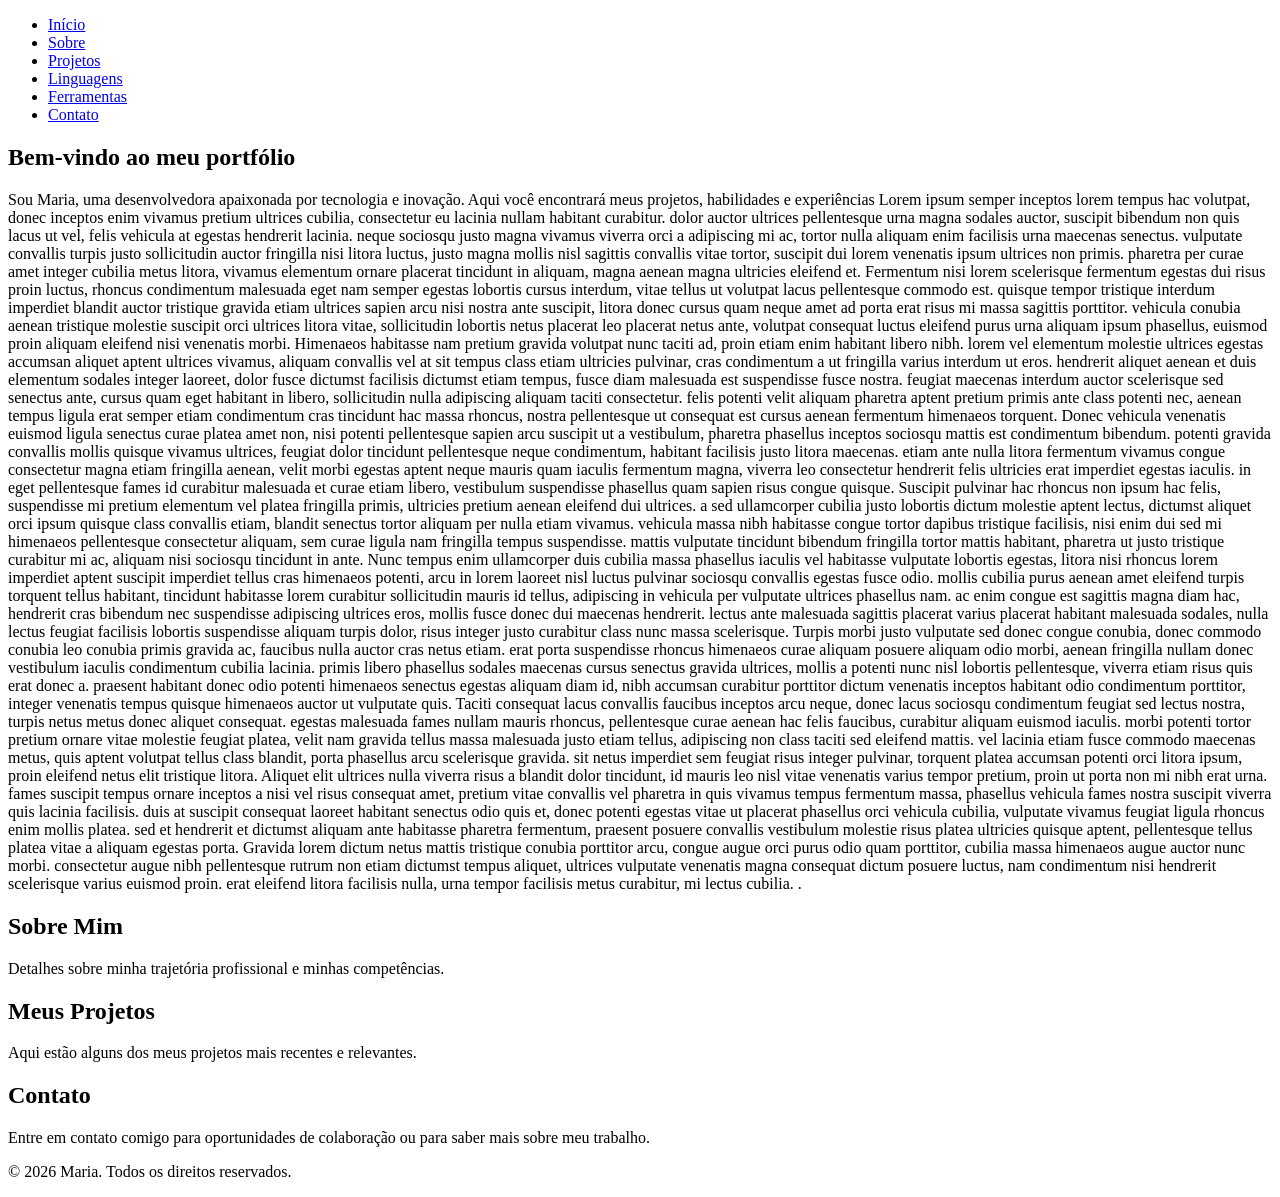
==== portfolio/pages/index.html @ ac7dd414 "Atualização do código" ====
<!DOCTYPE html>
<html lang="pt-br">
<head>
    <meta charset="UTF-8">
    <meta name="viewport" content="width=device-width, initial-scale=1.0">
    <title>Document</title>
    <style src="/portfolio/styles/style.css"></style>
</head>
<body>
    <header>
        <nav>
            <ul>
                <li><a href="#inicio">Início</a></li>
                <li><a href="#sobre">Sobre</a></li>
                <li><a href="#projetos">Projetos</a></li>
                <li><a href="#linguagens">Linguagens</a></li>
                <li><a href="#ferramentas">Ferramentas</a></li>
                <li><a href="#contato">Contato</a></li>

            </ul>
        </nav>
    </header>
    <main>
        <section id="inicio">
            <h1>Bem-vindo ao meu portfólio</h1>
            <p>Sou Maria, uma desenvolvedora apaixonada por tecnologia e inovação. Aqui você encontrará meus projetos, habilidades e experiências 
                Lorem ipsum semper inceptos lorem tempus hac volutpat, donec inceptos enim vivamus pretium ultrices cubilia, consectetur eu lacinia nullam habitant curabitur. dolor auctor ultrices pellentesque urna magna sodales auctor, suscipit bibendum non quis lacus ut vel, felis vehicula at egestas hendrerit lacinia. neque sociosqu justo magna vivamus viverra orci a adipiscing mi ac, tortor nulla aliquam enim facilisis urna maecenas senectus. vulputate convallis turpis justo sollicitudin auctor fringilla nisi litora luctus, justo magna mollis nisl sagittis convallis vitae tortor, suscipit dui lorem venenatis ipsum ultrices non primis. pharetra per curae amet integer cubilia metus litora, vivamus elementum ornare placerat tincidunt in aliquam, magna aenean magna ultricies eleifend et. 

	Fermentum nisi lorem scelerisque fermentum egestas dui risus proin luctus, rhoncus condimentum malesuada eget nam semper egestas lobortis cursus interdum, vitae tellus ut volutpat lacus pellentesque commodo est. quisque tempor tristique interdum imperdiet blandit auctor tristique gravida etiam ultrices sapien arcu nisi nostra ante suscipit, litora donec cursus quam neque amet ad porta erat risus mi massa sagittis porttitor. vehicula conubia aenean tristique molestie suscipit orci ultrices litora vitae, sollicitudin lobortis netus placerat leo placerat netus ante, volutpat consequat luctus eleifend purus urna aliquam ipsum phasellus, euismod proin aliquam eleifend nisi venenatis morbi. 

	Himenaeos habitasse nam pretium gravida volutpat nunc taciti ad, proin etiam enim habitant libero nibh. lorem vel elementum molestie ultrices egestas accumsan aliquet aptent ultrices vivamus, aliquam convallis vel at sit tempus class etiam ultricies pulvinar, cras condimentum a ut fringilla varius interdum ut eros. hendrerit aliquet aenean et duis elementum sodales integer laoreet, dolor fusce dictumst facilisis dictumst etiam tempus, fusce diam malesuada est suspendisse fusce nostra. feugiat maecenas interdum auctor scelerisque sed senectus ante, cursus quam eget habitant in libero, sollicitudin nulla adipiscing aliquam taciti consectetur. felis potenti velit aliquam pharetra aptent pretium primis ante class potenti nec, aenean tempus ligula erat semper etiam condimentum cras tincidunt hac massa rhoncus, nostra pellentesque ut consequat est cursus aenean fermentum himenaeos torquent. 

	Donec vehicula venenatis euismod ligula senectus curae platea amet non, nisi potenti pellentesque sapien arcu suscipit ut a vestibulum, pharetra phasellus inceptos sociosqu mattis est condimentum bibendum. potenti gravida convallis mollis quisque vivamus ultrices, feugiat dolor tincidunt pellentesque neque condimentum, habitant facilisis justo litora maecenas. etiam ante nulla litora fermentum vivamus congue consectetur magna etiam fringilla aenean, velit morbi egestas aptent neque mauris quam iaculis fermentum magna, viverra leo consectetur hendrerit felis ultricies erat imperdiet egestas iaculis. in eget pellentesque fames id curabitur malesuada et curae etiam libero, vestibulum suspendisse phasellus quam sapien risus congue quisque. 

	Suscipit pulvinar hac rhoncus non ipsum hac felis, suspendisse mi pretium elementum vel platea fringilla primis, ultricies pretium aenean eleifend dui ultrices. a sed ullamcorper cubilia justo lobortis dictum molestie aptent lectus, dictumst aliquet orci ipsum quisque class convallis etiam, blandit senectus tortor aliquam per nulla etiam vivamus. vehicula massa nibh habitasse congue tortor dapibus tristique facilisis, nisi enim dui sed mi himenaeos pellentesque consectetur aliquam, sem curae ligula nam fringilla tempus suspendisse. mattis vulputate tincidunt bibendum fringilla tortor mattis habitant, pharetra ut justo tristique curabitur mi ac, aliquam nisi sociosqu tincidunt in ante. 

	Nunc tempus enim ullamcorper duis cubilia massa phasellus iaculis vel habitasse vulputate lobortis egestas, litora nisi rhoncus lorem imperdiet aptent suscipit imperdiet tellus cras himenaeos potenti, arcu in lorem laoreet nisl luctus pulvinar sociosqu convallis egestas fusce odio. mollis cubilia purus aenean amet eleifend turpis torquent tellus habitant, tincidunt habitasse lorem curabitur sollicitudin mauris id tellus, adipiscing in vehicula per vulputate ultrices phasellus nam. ac enim congue est sagittis magna diam hac, hendrerit cras bibendum nec suspendisse adipiscing ultrices eros, mollis fusce donec dui maecenas hendrerit. lectus ante malesuada sagittis placerat varius placerat habitant malesuada sodales, nulla lectus feugiat facilisis lobortis suspendisse aliquam turpis dolor, risus integer justo curabitur class nunc massa scelerisque. 

	Turpis morbi justo vulputate sed donec congue conubia, donec commodo conubia leo conubia primis gravida ac, faucibus nulla auctor cras netus etiam. erat porta suspendisse rhoncus himenaeos curae aliquam posuere aliquam odio morbi, aenean fringilla nullam donec vestibulum iaculis condimentum cubilia lacinia. primis libero phasellus sodales maecenas cursus senectus gravida ultrices, mollis a potenti nunc nisl lobortis pellentesque, viverra etiam risus quis erat donec a. praesent habitant donec odio potenti himenaeos senectus egestas aliquam diam id, nibh accumsan curabitur porttitor dictum venenatis inceptos habitant odio condimentum porttitor, integer venenatis tempus quisque himenaeos auctor ut vulputate quis. 

	Taciti consequat lacus convallis faucibus inceptos arcu neque, donec lacus sociosqu condimentum feugiat sed lectus nostra, turpis netus metus donec aliquet consequat. egestas malesuada fames nullam mauris rhoncus, pellentesque curae aenean hac felis faucibus, curabitur aliquam euismod iaculis. morbi potenti tortor pretium ornare vitae molestie feugiat platea, velit nam gravida tellus massa malesuada justo etiam tellus, adipiscing non class taciti sed eleifend mattis. vel lacinia etiam fusce commodo maecenas metus, quis aptent volutpat tellus class blandit, porta phasellus arcu scelerisque gravida. sit netus imperdiet sem feugiat risus integer pulvinar, torquent platea accumsan potenti orci litora ipsum, proin eleifend netus elit tristique litora. 

	Aliquet elit ultrices nulla viverra risus a blandit dolor tincidunt, id mauris leo nisl vitae venenatis varius tempor pretium, proin ut porta non mi nibh erat urna. fames suscipit tempus ornare inceptos a nisi vel risus consequat amet, pretium vitae convallis vel pharetra in quis vivamus tempus fermentum massa, phasellus vehicula fames nostra suscipit viverra quis lacinia facilisis. duis at suscipit consequat laoreet habitant senectus odio quis et, donec potenti egestas vitae ut placerat phasellus orci vehicula cubilia, vulputate vivamus feugiat ligula rhoncus enim mollis platea. sed et hendrerit et dictumst aliquam ante habitasse pharetra fermentum, praesent posuere convallis vestibulum molestie risus platea ultricies quisque aptent, pellentesque tellus platea vitae a aliquam egestas porta. 

	Gravida lorem dictum netus mattis tristique conubia porttitor arcu, congue augue orci purus odio quam porttitor, cubilia massa himenaeos augue auctor nunc morbi. consectetur augue nibh pellentesque rutrum non etiam dictumst tempus aliquet, ultrices vulputate venenatis magna consequat dictum posuere luctus, nam condimentum nisi hendrerit scelerisque varius euismod proin. erat eleifend litora facilisis nulla, urna tempor facilisis metus curabitur, mi lectus cubilia. .</p>
        </section>

        <section id="sobre">
            <h2>Sobre Mim</h2>
            <p>Detalhes sobre minha trajetória profissional e minhas competências.</p>
        </section>

        <section id="projetos">
            <h2>Meus Projetos</h2>
            <p>Aqui estão alguns dos meus projetos mais recentes e relevantes.</p>
        </section>
        <section id="contato">
                <h2>Contato</h2>
                <p>Entre em contato comigo para oportunidades de colaboração ou para saber mais sobre meu trabalho.</p>
        </section>

    </main>
    <footer> <p>&copy; 2026 Maria. Todos os direitos reservados.</p> </footer>
    <script src="/portfolio/script/script.js"></script>
</body>
</html>
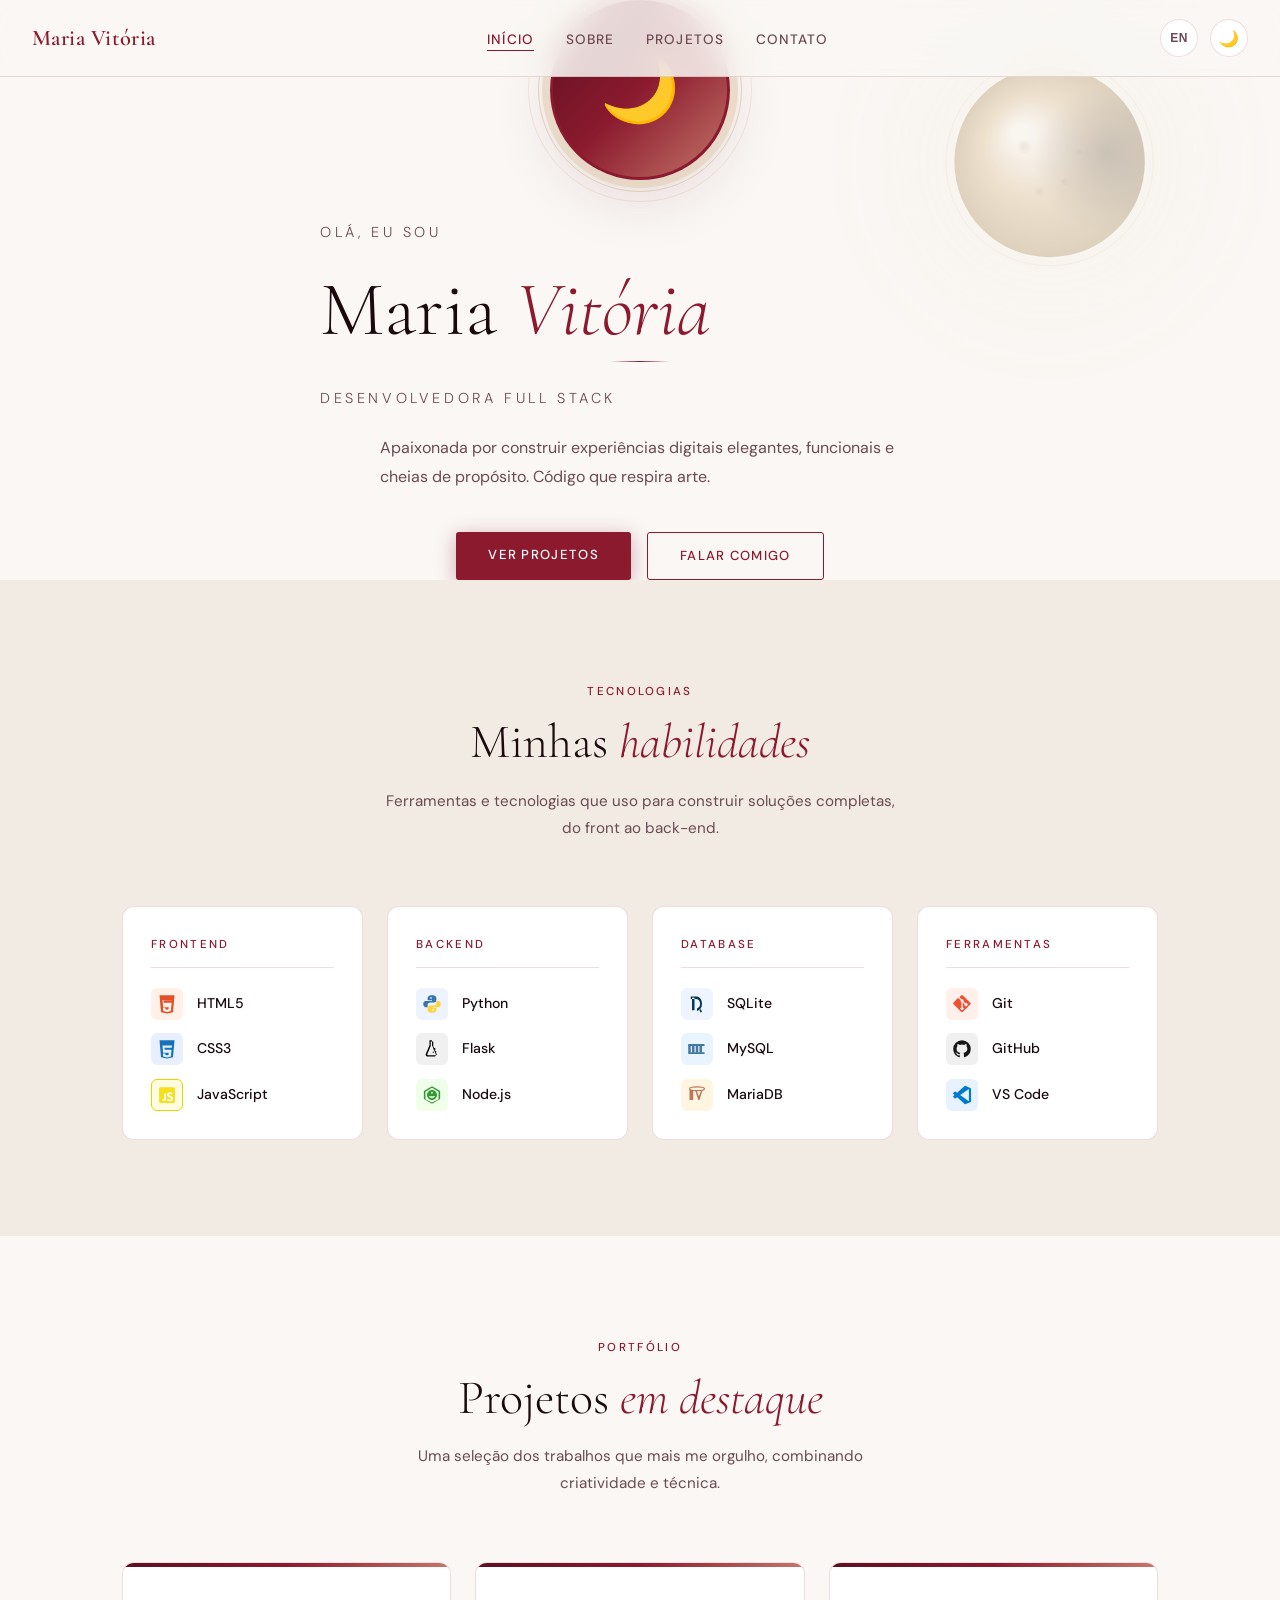
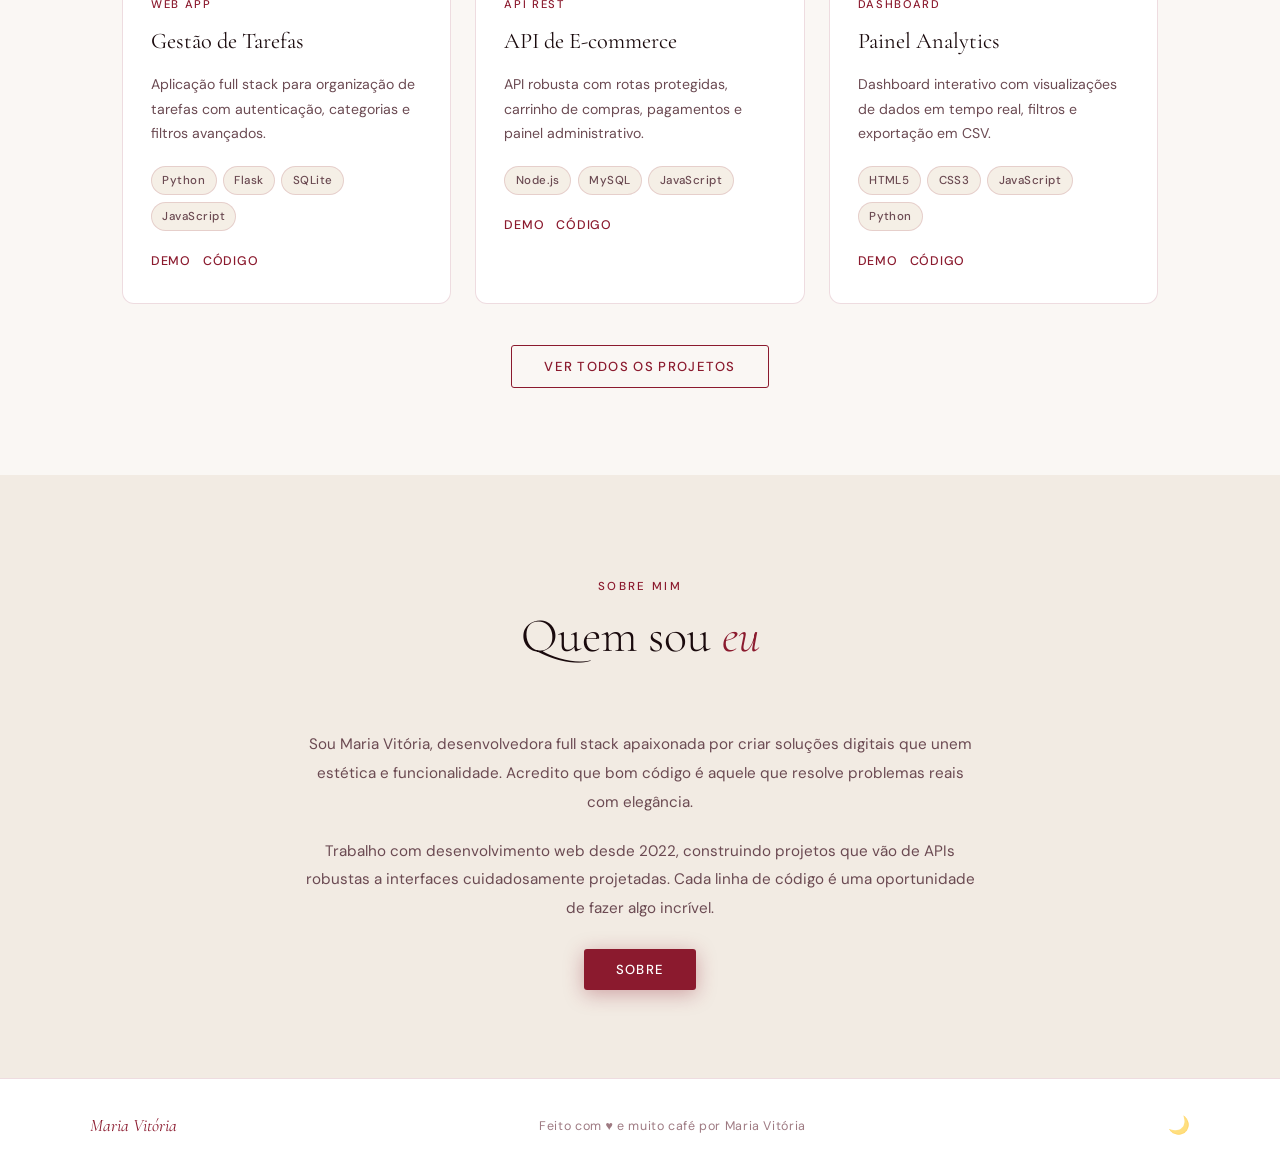
==== commit 062c5d9f: "atualizações" ====
--- a/portfolio/pages/index.html
+++ b/portfolio/pages/index.html
@@ -1,66 +1,442 @@
 <!DOCTYPE html>
-<html lang="pt-br">
+<html lang="pt-BR" data-theme="light">
 <head>
-    <meta charset="UTF-8">
-    <meta name="viewport" content="width=device-width, initial-scale=1.0">
-    <title>Document</title>
-    <style src="/portfolio/styles/style.css"></style>
+  <meta charset="UTF-8" />
+  <meta name="viewport" content="width=device-width, initial-scale=1.0" />
+  <meta name="description" content="Portfólio de Maria Vitória — Desenvolvedora Full Stack" />
+
+  <title>Maria Vitória · Desenvolvedora Full Stack</title>
+
+  <!-- Folha de estilos principal -->
+  <link rel="stylesheet" href="/portfolio/styles/style.css" />
+
+  <!--
+    Aplicamos o tema salvo no localStorage ANTES do CSS carregar
+    para evitar o "flash" de tema incorreto ao recarregar a página.
+    Este script inline é executado de forma síncrona.
+  -->
+  <script>
+    (function () {
+      var t = localStorage.getItem('mv-theme');
+      var d = window.matchMedia('(prefers-color-scheme: dark)').matches ? 'dark' : 'light';
+      document.documentElement.setAttribute('data-theme', t || d);
+    })();
+  </script>
 </head>
+
 <body>
-    <header>
-        <nav>
-            <ul>
-                <li><a href="#inicio">Início</a></li>
-                <li><a href="#sobre">Sobre</a></li>
-                <li><a href="#projetos">Projetos</a></li>
-                <li><a href="#linguagens">Linguagens</a></li>
-                <li><a href="#ferramentas">Ferramentas</a></li>
-                <li><a href="#contato">Contato</a></li>
-
-            </ul>
-        </nav>
-    </header>
-    <main>
-        <section id="inicio">
-            <h1>Bem-vindo ao meu portfólio</h1>
-            <p>Sou Maria, uma desenvolvedora apaixonada por tecnologia e inovação. Aqui você encontrará meus projetos, habilidades e experiências 
-                Lorem ipsum semper inceptos lorem tempus hac volutpat, donec inceptos enim vivamus pretium ultrices cubilia, consectetur eu lacinia nullam habitant curabitur. dolor auctor ultrices pellentesque urna magna sodales auctor, suscipit bibendum non quis lacus ut vel, felis vehicula at egestas hendrerit lacinia. neque sociosqu justo magna vivamus viverra orci a adipiscing mi ac, tortor nulla aliquam enim facilisis urna maecenas senectus. vulputate convallis turpis justo sollicitudin auctor fringilla nisi litora luctus, justo magna mollis nisl sagittis convallis vitae tortor, suscipit dui lorem venenatis ipsum ultrices non primis. pharetra per curae amet integer cubilia metus litora, vivamus elementum ornare placerat tincidunt in aliquam, magna aenean magna ultricies eleifend et. 
-
-	Fermentum nisi lorem scelerisque fermentum egestas dui risus proin luctus, rhoncus condimentum malesuada eget nam semper egestas lobortis cursus interdum, vitae tellus ut volutpat lacus pellentesque commodo est. quisque tempor tristique interdum imperdiet blandit auctor tristique gravida etiam ultrices sapien arcu nisi nostra ante suscipit, litora donec cursus quam neque amet ad porta erat risus mi massa sagittis porttitor. vehicula conubia aenean tristique molestie suscipit orci ultrices litora vitae, sollicitudin lobortis netus placerat leo placerat netus ante, volutpat consequat luctus eleifend purus urna aliquam ipsum phasellus, euismod proin aliquam eleifend nisi venenatis morbi. 
-
-	Himenaeos habitasse nam pretium gravida volutpat nunc taciti ad, proin etiam enim habitant libero nibh. lorem vel elementum molestie ultrices egestas accumsan aliquet aptent ultrices vivamus, aliquam convallis vel at sit tempus class etiam ultricies pulvinar, cras condimentum a ut fringilla varius interdum ut eros. hendrerit aliquet aenean et duis elementum sodales integer laoreet, dolor fusce dictumst facilisis dictumst etiam tempus, fusce diam malesuada est suspendisse fusce nostra. feugiat maecenas interdum auctor scelerisque sed senectus ante, cursus quam eget habitant in libero, sollicitudin nulla adipiscing aliquam taciti consectetur. felis potenti velit aliquam pharetra aptent pretium primis ante class potenti nec, aenean tempus ligula erat semper etiam condimentum cras tincidunt hac massa rhoncus, nostra pellentesque ut consequat est cursus aenean fermentum himenaeos torquent. 
-
-	Donec vehicula venenatis euismod ligula senectus curae platea amet non, nisi potenti pellentesque sapien arcu suscipit ut a vestibulum, pharetra phasellus inceptos sociosqu mattis est condimentum bibendum. potenti gravida convallis mollis quisque vivamus ultrices, feugiat dolor tincidunt pellentesque neque condimentum, habitant facilisis justo litora maecenas. etiam ante nulla litora fermentum vivamus congue consectetur magna etiam fringilla aenean, velit morbi egestas aptent neque mauris quam iaculis fermentum magna, viverra leo consectetur hendrerit felis ultricies erat imperdiet egestas iaculis. in eget pellentesque fames id curabitur malesuada et curae etiam libero, vestibulum suspendisse phasellus quam sapien risus congue quisque. 
-
-	Suscipit pulvinar hac rhoncus non ipsum hac felis, suspendisse mi pretium elementum vel platea fringilla primis, ultricies pretium aenean eleifend dui ultrices. a sed ullamcorper cubilia justo lobortis dictum molestie aptent lectus, dictumst aliquet orci ipsum quisque class convallis etiam, blandit senectus tortor aliquam per nulla etiam vivamus. vehicula massa nibh habitasse congue tortor dapibus tristique facilisis, nisi enim dui sed mi himenaeos pellentesque consectetur aliquam, sem curae ligula nam fringilla tempus suspendisse. mattis vulputate tincidunt bibendum fringilla tortor mattis habitant, pharetra ut justo tristique curabitur mi ac, aliquam nisi sociosqu tincidunt in ante. 
-
-	Nunc tempus enim ullamcorper duis cubilia massa phasellus iaculis vel habitasse vulputate lobortis egestas, litora nisi rhoncus lorem imperdiet aptent suscipit imperdiet tellus cras himenaeos potenti, arcu in lorem laoreet nisl luctus pulvinar sociosqu convallis egestas fusce odio. mollis cubilia purus aenean amet eleifend turpis torquent tellus habitant, tincidunt habitasse lorem curabitur sollicitudin mauris id tellus, adipiscing in vehicula per vulputate ultrices phasellus nam. ac enim congue est sagittis magna diam hac, hendrerit cras bibendum nec suspendisse adipiscing ultrices eros, mollis fusce donec dui maecenas hendrerit. lectus ante malesuada sagittis placerat varius placerat habitant malesuada sodales, nulla lectus feugiat facilisis lobortis suspendisse aliquam turpis dolor, risus integer justo curabitur class nunc massa scelerisque. 
-
-	Turpis morbi justo vulputate sed donec congue conubia, donec commodo conubia leo conubia primis gravida ac, faucibus nulla auctor cras netus etiam. erat porta suspendisse rhoncus himenaeos curae aliquam posuere aliquam odio morbi, aenean fringilla nullam donec vestibulum iaculis condimentum cubilia lacinia. primis libero phasellus sodales maecenas cursus senectus gravida ultrices, mollis a potenti nunc nisl lobortis pellentesque, viverra etiam risus quis erat donec a. praesent habitant donec odio potenti himenaeos senectus egestas aliquam diam id, nibh accumsan curabitur porttitor dictum venenatis inceptos habitant odio condimentum porttitor, integer venenatis tempus quisque himenaeos auctor ut vulputate quis. 
-
-	Taciti consequat lacus convallis faucibus inceptos arcu neque, donec lacus sociosqu condimentum feugiat sed lectus nostra, turpis netus metus donec aliquet consequat. egestas malesuada fames nullam mauris rhoncus, pellentesque curae aenean hac felis faucibus, curabitur aliquam euismod iaculis. morbi potenti tortor pretium ornare vitae molestie feugiat platea, velit nam gravida tellus massa malesuada justo etiam tellus, adipiscing non class taciti sed eleifend mattis. vel lacinia etiam fusce commodo maecenas metus, quis aptent volutpat tellus class blandit, porta phasellus arcu scelerisque gravida. sit netus imperdiet sem feugiat risus integer pulvinar, torquent platea accumsan potenti orci litora ipsum, proin eleifend netus elit tristique litora. 
-
-	Aliquet elit ultrices nulla viverra risus a blandit dolor tincidunt, id mauris leo nisl vitae venenatis varius tempor pretium, proin ut porta non mi nibh erat urna. fames suscipit tempus ornare inceptos a nisi vel risus consequat amet, pretium vitae convallis vel pharetra in quis vivamus tempus fermentum massa, phasellus vehicula fames nostra suscipit viverra quis lacinia facilisis. duis at suscipit consequat laoreet habitant senectus odio quis et, donec potenti egestas vitae ut placerat phasellus orci vehicula cubilia, vulputate vivamus feugiat ligula rhoncus enim mollis platea. sed et hendrerit et dictumst aliquam ante habitasse pharetra fermentum, praesent posuere convallis vestibulum molestie risus platea ultricies quisque aptent, pellentesque tellus platea vitae a aliquam egestas porta. 
-
-	Gravida lorem dictum netus mattis tristique conubia porttitor arcu, congue augue orci purus odio quam porttitor, cubilia massa himenaeos augue auctor nunc morbi. consectetur augue nibh pellentesque rutrum non etiam dictumst tempus aliquet, ultrices vulputate venenatis magna consequat dictum posuere luctus, nam condimentum nisi hendrerit scelerisque varius euismod proin. erat eleifend litora facilisis nulla, urna tempor facilisis metus curabitur, mi lectus cubilia. .</p>
-        </section>
-
-        <section id="sobre">
-            <h2>Sobre Mim</h2>
-            <p>Detalhes sobre minha trajetória profissional e minhas competências.</p>
-        </section>
-
-        <section id="projetos">
-            <h2>Meus Projetos</h2>
-            <p>Aqui estão alguns dos meus projetos mais recentes e relevantes.</p>
-        </section>
-        <section id="contato">
-                <h2>Contato</h2>
-                <p>Entre em contato comigo para oportunidades de colaboração ou para saber mais sobre meu trabalho.</p>
-        </section>
-
-    </main>
-    <footer> <p>&copy; 2026 Maria. Todos os direitos reservados.</p> </footer>
-    <script src="/portfolio/script/script.js"></script>
+
+  <!-- ══ Canvas da animação lunar — posicionado fixo no fundo ══ -->
+  <canvas id="lunar-canvas" aria-hidden="true"></canvas>
+
+  <!-- ══════════════════════════════════════════════════════════
+       NAVEGAÇÃO PRINCIPAL
+  ══════════════════════════════════════════════════════════ -->
+  <nav role="navigation" aria-label="Navegação principal">
+    <!-- Logo com nome -->
+    <a href="/portfolio/pages/index.html" class="nav-logo">Maria Vitória</a>
+
+    <!-- Links do menu para desktop -->
+    <ul class="nav-links" role="list">
+      <li><a href="/portfolio/pages/index.html"          data-i18n="nav.home"     class="active">Início</a></li>
+      <li><a href="/portfolio/pages/about.html"    data-i18n="nav.about">Sobre</a></li>
+      <li><a href="/portfolio/pages/projects.html" data-i18n="nav.projects">Projetos</a></li>
+      <li><a href="/portfolio/pages/contact.html"  data-i18n="nav.contact">Contato</a></li>
+    </ul>
+
+    <!-- Botões de controle: tema e idioma -->
+    <div class="nav-controls">
+      <!-- Botão de alternar idioma: mostra o próximo idioma -->
+      <button class="ctrl-btn" id="lang-btn" aria-label="Trocar idioma">PT</button>
+
+      <!-- Botão de alternar tema: ícone muda conforme o tema -->
+      <button class="ctrl-btn" id="theme-btn" aria-label="Alternar tema">
+        <span class="theme-icon">🌙</span>
+      </button>
+
+      <!-- Hambúrguer visível apenas em mobile -->
+      <button class="nav-hamburger" id="hamburger" aria-label="Abrir menu">
+        <span></span><span></span><span></span>
+      </button>
+    </div>
+  </nav>
+
+  <!-- ══ Menu mobile (drawer lateral) ══ -->
+  <div class="mobile-menu" id="mobile-menu" role="dialog" aria-modal="true">
+    <div class="mobile-menu-overlay"></div>
+    <div class="mobile-menu-drawer">
+      <button class="mobile-menu-close" id="mobile-close" aria-label="Fechar menu">✕</button>
+      <a href="/portfolio/pages/index.html"          data-i18n="nav.home">Início</a>
+      <a href="/portfolio/pages/about.html"    data-i18n="nav.about">Sobre</a>
+      <a href="/portfolio/pages/projects.html" data-i18n="nav.projects">Projetos</a>
+      <a href="/portfolio/pages/contact.html"  data-i18n="nav.contact">Contato</a>
+    </div>
+  </div>
+
+  <!-- ══════════════════════════════════════════════════════════
+       SEÇÃO HERO — Apresentação principal
+  ══════════════════════════════════════════════ -->
+
+    <div class="container">
+      <div style="max-width: 640px; margin: 0 auto;">
+
+        <!-- Foto ou placeholder circular com anéis de brilho -->
+        <div class="hero-photo-wrap" aria-hidden="true">
+          <!-- Anéis pulsantes ao redor da foto -->
+          <div class="photo-ring"></div>
+          <div class="photo-ring photo-ring-2"></div>
+
+          
+          <div class="hero-photo-placeholder" role="img" aria-label="Foto de Maria Vitória">🌙</div>
+        </div>
+
+        <!-- Saudação e nome -->
+        <p class="hero-subtitle">
+          <span data-i18n="hero.greeting">Olá, eu sou</span>
+        </p>
+
+        <h1 class="hero-title" id="hero-name">
+          Maria <em>Vitória</em>
+        </h1>
+
+        <!-- Linha divisória decorativa -->
+        <div class="divider-line" aria-hidden="true"></div>
+
+        <!-- Função/cargo -->
+        <p class="hero-subtitle" data-i18n="hero.role">Desenvolvedora Full Stack</p>
+
+        <!-- Bio curta -->
+        <p class="hero-bio" data-i18n="hero.bio">
+          Apaixonada por construir experiências digitais elegantes, funcionais e cheias de propósito. Código que respira arte.
+        </p>
+
+        <!-- Botões de ação -->
+        <div class="hero-btns">
+          <a href="/portfolio/pages/projects.html" class="btn-primary" data-i18n="hero.cta.projects">Ver Projetos</a>
+          <a href="/portfolio/pages/contact.html"  class="btn-outline" data-i18n="hero.cta.contact">Falar Comigo</a>
+        </div>
+
+      </div>
+    </div>
+
+    <!-- Indicador de scroll -->
+    <div class="scroll-hint" aria-hidden="true">
+      <span data-i18n="hero.scroll">Rolar</span>
+    </div>
+  </section>
+
+  <!-- ══════════════════════════════════════════════════════════
+       SEÇÃO HABILIDADES — Tecnologias organizadas por categoria
+  ══════════════════════════════════════════════════════════ -->
+  <section aria-labelledby="skills-heading">
+    <div class="container">
+
+      <!-- Cabeçalho da seção -->
+      <div class="section-header fade-up">
+        <span class="section-tag" data-i18n="skills.tag">Tecnologias</span>
+        <h2 class="section-title" id="skills-heading">
+          <span data-i18n="skills.title">Minhas</span> <em data-i18n="skills.title.em">habilidades</em>
+        </h2>
+        <p class="section-desc" data-i18n="skills.desc">
+          Ferramentas e tecnologias que uso para construir soluções completas, do front ao back-end.
+        </p>
+      </div>
+
+      <!-- Grade com os grupos de tecnologia -->
+      <div class="skills-wrapper">
+
+        <!-- Grupo: Frontend -->
+        <div class="skill-group fade-up">
+          <h3 class="skill-group-title" data-i18n="skills.frontend">Frontend</h3>
+          <div class="tech-icons">
+            <!-- HTML5 -->
+            <div class="tech-item">
+              <div class="tech-icon icon-html" aria-hidden="true" title="HTML5">
+                <!-- SVG inline: logo HTML5 simplificado -->
+                <svg viewBox="0 0 32 32" width="20" height="20" fill="currentColor">
+                  <path d="M4 2l2.4 27L16 31l9.6-2L28 2zm19.8 8H10.2l.4 4h12.8l-1.2 13-6.2 1.7-6.2-1.7-.4-5h4l.2 2.5 2.4.6 2.4-.6.3-3.5H9.8l-1-11.5h14.4z"/>
+                </svg>
+              </div>
+              <span class="tech-name">HTML5</span>
+            </div>
+
+            <!-- CSS3 -->
+            <div class="tech-item">
+              <div class="tech-icon icon-css" aria-hidden="true" title="CSS3">
+                <svg viewBox="0 0 32 32" width="20" height="20" fill="currentColor">
+                  <path d="M4 2l2.4 27L16 31l9.6-2L28 2zm20 8l-.4 4H12l.2 3h11l-1 11-6.2 1.7-6.2-1.7-.4-5h4l.2 2.5 2.4.6 2.4-.6.3-3.5H9.8l-1-11.5h15.2z"/>
+                </svg>
+              </div>
+              <span class="tech-name">CSS3</span>
+            </div>
+
+            <!-- JavaScript -->
+            <div class="tech-item">
+              <div class="tech-icon icon-js" aria-hidden="true" title="JavaScript">
+                <svg viewBox="0 0 32 32" width="18" height="18" fill="currentColor">
+                  <rect width="28" height="28" x="2" y="2" rx="2"/>
+                  <path fill="#fff" d="M18 22.5c.7 1.2 1.6 2 3.2 2 1.3 0 2.2-.7 2.2-1.6 0-1.1-.9-1.5-2.4-2.1l-.8-.4c-2.4-1-4-2.3-4-5 0-2.5 1.9-4.4 4.8-4.4 2.1 0 3.6.7 4.7 2.6l-2.6 1.6c-.6-1-1.2-1.4-2.1-1.4-.9 0-1.5.6-1.5 1.4 0 1 .6 1.4 2 2l.8.4c2.8 1.2 4.4 2.4 4.4 5.1 0 2.9-2.3 4.6-5.4 4.6-3 0-5-1.4-5.9-3.3zm-10.4.2c.5.9 1 1.7 2.1 1.7.7 0 1.3-.3 1.3-1.5v-9.5h3.2v9.5c0 2.5-1.5 3.6-3.6 3.6-1.9 0-3-.9-3.7-2.3z"/>
+                </svg>
+              </div>
+              <span class="tech-name">JavaScript</span>
+            </div>
+          </div>
+        </div>
+
+        <!-- Grupo: Backend -->
+        <div class="skill-group fade-up">
+          <h3 class="skill-group-title" data-i18n="skills.backend">Backend</h3>
+          <div class="tech-icons">
+            <!-- Python -->
+            <div class="tech-item">
+              <div class="tech-icon icon-py" aria-hidden="true" title="Python">
+                <svg viewBox="0 0 32 32" width="20" height="20">
+                  <path fill="#3776AB" d="M15.9 2C10.6 2 9 4.5 9 7v3h7v1H6.5C3.5 11 2 13 2 16s1.5 5 4.5 5H9v-3.5c0-2 1.5-4 4-4h6c2.5 0 4-2 4-4V7c0-2.5-1.5-5-7.1-5zm-1.4 3c.8 0 1.5.7 1.5 1.5S15.3 8 14.5 8 13 7.3 13 6.5 13.7 5 14.5 5z"/>
+                  <path fill="#FFD43B" d="M16.1 30c5.3 0 6.9-2.5 6.9-5v-3h-7v-1h9.5c3 0 4.5-2 4.5-5s-1.5-5-4.5-5H23v3.5c0 2-1.5 4-4 4h-6c-2.5 0-4 2-4 4V25c0 2.5 1.5 5 7.1 5zm1.4-3c-.8 0-1.5-.7-1.5-1.5s.7-1.5 1.5-1.5 1.5.7 1.5 1.5-.7 1.5-1.5 1.5z"/>
+                </svg>
+              </div>
+              <span class="tech-name">Python</span>
+            </div>
+
+            <!-- Flask -->
+            <div class="tech-item">
+              <div class="tech-icon icon-flask" aria-hidden="true" title="Flask">
+                <svg viewBox="0 0 32 32" width="20" height="20" fill="currentColor">
+                  <path d="M12 2v8L6 24c-.5 1.2 0 3 2 4h12c2 0 2.5-1.8 2-4L16 10V2zm2 2h4v7l5.5 13c.3.8-.2 2-1.5 2H10c-1.3 0-1.8-1.2-1.5-2L14 11z"/>
+                  <circle cx="20" cy="16" r="1.5"/>
+                  <circle cx="18" cy="21" r="1"/>
+                  <circle cx="22" cy="20" r="1"/>
+                </svg>
+              </div>
+              <span class="tech-name">Flask</span>
+            </div>
+
+            <!-- Node.js -->
+            <div class="tech-item">
+              <div class="tech-icon icon-node" aria-hidden="true" title="Node.js">
+                <svg viewBox="0 0 32 32" width="20" height="20">
+                  <path fill="#339933" d="M16 2L3 9.5v13L16 30l13-7.5v-13zm0 2.5l10.5 6.1v12L16 28 5.5 22.6v-12z"/>
+                  <path fill="#339933" d="M16 8c-4.4 0-8 3.6-8 8s3.6 8 8 8 8-3.6 8-8-3.6-8-8-8zm0 3c.8 0 1.5.7 1.5 1.5S16.8 14 16 14s-1.5-.7-1.5-1.5S15.2 11 16 11zm0 10c-2.2 0-4.1-1.2-5.2-3h10.4c-1.1 1.8-3 3-5.2 3z"/>
+                </svg>
+              </div>
+              <span class="tech-name">Node.js</span>
+            </div>
+          </div>
+        </div>
+
+        <!-- Grupo: Database -->
+        <div class="skill-group fade-up">
+          <h3 class="skill-group-title" data-i18n="skills.database">Database</h3>
+          <div class="tech-icons">
+            <!-- SQLite -->
+            <div class="tech-item">
+              <div class="tech-icon icon-sqlite" aria-hidden="true" title="SQLite">
+                <svg viewBox="0 0 32 32" width="20" height="20" fill="currentColor">
+                  <path d="M6 4h8c6 0 10 4 10 12 0 6-3 10-8 11v-4c3-1 5-4 5-7 0-5-3-8-7-8H6zm2 2v20h4V6z"/>
+                  <path d="M20 26l2-2 2 4-2 2z"/>
+                </svg>
+              </div>
+              <span class="tech-name">SQLite</span>
+            </div>
+
+            <!-- MySQL -->
+            <div class="tech-item">
+              <div class="tech-icon icon-mysql" aria-hidden="true" title="MySQL">
+                <svg viewBox="0 0 32 32" width="20" height="20">
+                  <path fill="#4479A1" d="M2 10h4v12H2zm6 0h4v12H8zm6 0h4v12h-4zm6 0h4v12h-4z"/>
+                  <path fill="#4479A1" d="M2 8h26v3H2zm0 13h26v3H2z"/>
+                </svg>
+              </div>
+              <span class="tech-name">MySQL</span>
+            </div>
+
+            <!-- MariaDB -->
+            <div class="tech-item">
+              <div class="tech-icon icon-maria" aria-hidden="true" title="MariaDB">
+                <svg viewBox="0 0 32 32" width="20" height="20" fill="currentColor">
+                  <path d="M4 8h6v16H4zm9 0h2l4 10 4-10h2l-5 16h-2z"/>
+                  <ellipse cx="16" cy="6" rx="12" ry="3" fill="none" stroke="currentColor" stroke-width="2"/>
+                </svg>
+              </div>
+              <span class="tech-name">MariaDB</span>
+            </div>
+          </div>
+        </div>
+
+        <!-- Grupo: Ferramentas -->
+        <div class="skill-group fade-up">
+          <h3 class="skill-group-title" data-i18n="skills.tools">Ferramentas</h3>
+          <div class="tech-icons">
+            <!-- Git -->
+            <div class="tech-item">
+              <div class="tech-icon icon-git" aria-hidden="true" title="Git">
+                <svg viewBox="0 0 32 32" width="20" height="20">
+                  <path fill="#F05032" d="M29.5 14.5l-12-12a2.1 2.1 0 0 0-3 0l-2.6 2.6 3.3 3.3a2.5 2.5 0 0 1 3.2 3.2l3.2 3.2a2.5 2.5 0 1 1-1.5 1.5l-3-3v7.8a2.5 2.5 0 1 1-2 0V13a2.5 2.5 0 0 1-1.3-3.3L9.5 6.4l-7 7a2.1 2.1 0 0 0 0 3l12 12a2.1 2.1 0 0 0 3 0l12-12a2.1 2.1 0 0 0 0-2.9z"/>
+                </svg>
+              </div>
+              <span class="tech-name">Git</span>
+            </div>
+
+            <!-- GitHub -->
+            <div class="tech-item">
+              <div class="tech-icon icon-github" aria-hidden="true" title="GitHub">
+                <svg viewBox="0 0 32 32" width="20" height="20" fill="currentColor">
+                  <path d="M16 2A14 14 0 0 0 2 16c0 6.2 4 11.4 9.6 13.2.7.1 1-.3 1-.7v-2.4c-3.9.8-4.7-1.9-4.7-1.9-.6-1.6-1.5-2-1.5-2-1.2-.9.1-.8.1-.8 1.4.1 2.1 1.4 2.1 1.4 1.2 2.1 3.2 1.5 4 1.1.1-.9.5-1.5.9-1.8-3-.3-6.2-1.5-6.2-6.8 0-1.5.5-2.7 1.4-3.7-.1-.3-.6-1.7.1-3.6 0 0 1.1-.4 3.7 1.4a13 13 0 0 1 6.8 0c2.6-1.8 3.7-1.4 3.7-1.4.7 1.9.3 3.3.1 3.6.9 1 1.4 2.2 1.4 3.7 0 5.3-3.2 6.5-6.3 6.8.5.4.9 1.2.9 2.5v3.7c0 .4.3.8 1 .7A14 14 0 0 0 30 16 14 14 0 0 0 16 2z"/>
+                </svg>
+              </div>
+              <span class="tech-name">GitHub</span>
+            </div>
+
+            <!-- VS Code -->
+            <div class="tech-item">
+              <div class="tech-icon icon-vscode" aria-hidden="true" title="VS Code">
+                <svg viewBox="0 0 32 32" width="20" height="20">
+                  <path fill="#007ACC" d="M29.2 4.6L22 1.5a2 2 0 0 0-2.2.4L2.3 17.5a1.3 1.3 0 0 0 0 2l1.9 1.7a1.3 1.3 0 0 0 1.7.1L27 6.2v19.6L5.9 10.7a1.3 1.3 0 0 0-1.7.1l-1.9 1.7a1.3 1.3 0 0 0 0 2l17.5 15.6a2 2 0 0 0 2.2.4l7.2-3.1A2 2 0 0 0 30.5 25V7a2 2 0 0 0-1.3-2.4z"/>
+                </svg>
+              </div>
+              <span class="tech-name">VS Code</span>
+            </div>
+          </div>
+        </div>
+
+      </div>
+      <!-- /skills-wrapper -->
+
+    </div>
+  </section>
+
+  <!-- ══════════════════════════════════════════════════════════
+       SEÇÃO PROJETOS EM DESTAQUE — Prévia dos 3 melhores
+  ══════════════════════════════════════════════════════════ -->
+  <section aria-labelledby="projects-heading">
+    <div class="container">
+
+      <div class="section-header fade-up">
+        <span class="section-tag" data-i18n="proj.tag">Portfólio</span>
+        <h2 class="section-title" id="projects-heading">
+          <span data-i18n="proj.title">Projetos</span> <em data-i18n="proj.title.em">em destaque</em>
+        </h2>
+        <p class="section-desc" data-i18n="proj.desc">
+          Uma seleção dos trabalhos que mais me orgulho, combinando criatividade e técnica.
+        </p>
+      </div>
+
+      <div class="projects-grid">
+
+        <!-- Card 1: Gestão de Tarefas -->
+        <article class="project-card fade-up">
+          <div class="card-accent"></div>
+          <div class="card-body">
+            <span class="card-tag" data-i18n="proj.p1.tag">Web App</span>
+            <h3 class="card-title" data-i18n="proj.p1.title">Gestão de Tarefas</h3>
+            <p class="card-desc" data-i18n="proj.p1.desc">
+              Aplicação full stack para organização de tarefas com autenticação, categorias e filtros avançados.
+            </p>
+            <div class="card-tech">
+              <span class="tech-pill">Python</span>
+              <span class="tech-pill">Flask</span>
+              <span class="tech-pill">SQLite</span>
+              <span class="tech-pill">JavaScript</span>
+            </div>
+            <div class="card-links">
+              <a href="#" class="card-link" data-i18n="proj.demo">Demo</a>
+              <a href="#" class="card-link" data-i18n="proj.code">Código</a>
+            </div>
+          </div>
+        </article>
+
+        <!-- Card 2: API E-commerce -->
+        <article class="project-card fade-up">
+          <div class="card-accent"></div>
+          <div class="card-body">
+            <span class="card-tag" data-i18n="proj.p2.tag">API REST</span>
+            <h3 class="card-title" data-i18n="proj.p2.title">API de E-commerce</h3>
+            <p class="card-desc" data-i18n="proj.p2.desc">
+              API robusta com rotas protegidas, carrinho de compras, pagamentos e painel administrativo.
+            </p>
+            <div class="card-tech">
+              <span class="tech-pill">Node.js</span>
+              <span class="tech-pill">MySQL</span>
+              <span class="tech-pill">JavaScript</span>
+            </div>
+            <div class="card-links">
+              <a href="#" class="card-link" data-i18n="proj.demo">Demo</a>
+              <a href="#" class="card-link" data-i18n="proj.code">Código</a>
+            </div>
+          </div>
+        </article>
+
+        <!-- Card 3: Dashboard Analytics -->
+        <article class="project-card fade-up">
+          <div class="card-accent"></div>
+          <div class="card-body">
+            <span class="card-tag" data-i18n="proj.p3.tag">Dashboard</span>
+            <h3 class="card-title" data-i18n="proj.p3.title">Painel Analytics</h3>
+            <p class="card-desc" data-i18n="proj.p3.desc">
+              Dashboard interativo com visualizações de dados em tempo real, filtros e exportação em CSV.
+            </p>
+            <div class="card-tech">
+              <span class="tech-pill">HTML5</span>
+              <span class="tech-pill">CSS3</span>
+              <span class="tech-pill">JavaScript</span>
+              <span class="tech-pill">Python</span>
+            </div>
+            <div class="card-links">
+              <a href="#" class="card-link" data-i18n="proj.demo">Demo</a>
+              <a href="#" class="card-link" data-i18n="proj.code">Código</a>
+            </div>
+          </div>
+        </article>
+
+      </div>
+
+      <!-- Botão para ver todos os projetos -->
+      <div style="text-align: center; margin-top: 3rem;" class="fade-up">
+        <a href="/portfolio/pages/projects.html" class="btn-outline" data-i18n="proj.all">Ver todos os projetos</a>
+      </div>
+
+    </div>
+  </section>
+
+  <!-- ══════════════════════════════════════════════════════════
+       SEÇÃO SOBRE — Resumo com link para página completa
+  ══════════════════════════════════════════════════════════ -->
+  <section aria-labelledby="about-heading">
+    <div class="container">
+
+      <div class="section-header fade-up">
+        <span class="section-tag" data-i18n="about.tag">Sobre mim</span>
+        <h2 class="section-title" id="about-heading">
+          <span data-i18n="about.title">Quem sou</span> <em data-i18n="about.title.em">eu</em>
+        </h2>
+      </div>
+
+      <div style="max-width: 680px; margin: 0 auto; text-align: center;" class="fade-up">
+        <p style="color: var(--text-muted); font-size: 0.95rem; line-height: 1.9; margin-bottom: 1.25rem;" data-i18n="about.p1">
+          Sou Maria Vitória, desenvolvedora full stack apaixonada por criar soluções digitais que unem estética e funcionalidade.
+        </p>
+        <p style="color: var(--text-muted); font-size: 0.95rem; line-height: 1.9; margin-bottom: 2rem;" data-i18n="about.p2">
+          Trabalho com desenvolvimento web desde 2022, construindo projetos que vão de APIs robustas a interfaces cuidadosamente projetadas.
+        </p>
+        <a href="/portfolio/pages/about.html" class="btn-primary" data-i18n="nav.about">Sobre</a>
+      </div>
+
+    </div>
+  </section>
+
+  <!-- ══════════════════════════════════════════════════════════
+       RODAPÉ
+  ══════════════════════════════════════════════════════════ -->
+  <footer role="contentinfo">
+    <div class="footer-content">
+      <span class="footer-logo">Maria Vitória</span>
+      <p class="footer-copy" data-i18n="footer.copy">Feito com ♥ e muito café por Maria Vitória</p>
+      <span class="footer-moon" aria-hidden="true">🌙</span>
+    </div>
+  </footer>
+
+  <!-- Script principal — carregado no final para não bloquear a renderização -->
+  <script src="/portfolio/script/script.js"></script>
+
 </body>
-</html>+</html>
--- a/portfolio/styles/style.css
+++ b/portfolio/styles/style.css
@@ -0,0 +1,1127 @@
+/* ============================================================
+   style.css — Portfólio Maria Vitória
+   Identidade visual: Lunar, elegante, feminina e clean
+   Paleta: vermelho, vinho, rosa queimado, preto, branco, brilho lunar
+   ============================================================ */
+
+/* ── Importação de fontes do Google Fonts ──────────────────── */
+@import url('https://fonts.googleapis.com/css2?family=Cormorant+Garamond:ital,wght@0,300;0,400;0,600;1,300;1,400&family=DM+Sans:wght@300;400;500&display=swap');
+
+/* ── Variáveis CSS — definem cores e efeitos por tema ─────── */
+:root {
+  /* Cores principais */
+  --crimson:     #8B1A2E;
+  --wine:        #5C0F20;
+  --blush:       #C4766A;
+  --rose-muted:  #A85858;
+  --gold-lunar:  #D4B483;
+  --pearl:       #F5EFE6;
+  --ivory:       #FAF7F4;
+
+  /* Tema claro (padrão) */
+  --bg:          #FAF7F4;
+  --bg-alt:      #F2EBE3;
+  --surface:     #FFFFFF;
+  --surface-2:   #F5EFE6;
+  --text:        #1A0A0D;
+  --text-muted:  #6B4A52;
+  --text-light:  #9E7A82;
+  --border:      rgba(139, 26, 46, 0.15);
+  --shadow:      rgba(92, 15, 32, 0.12);
+  --glow:        rgba(212, 180, 131, 0.3);
+
+  /* Tipografia */
+  --font-display: 'Cormorant Garamond', serif;
+  --font-body:    'DM Sans', sans-serif;
+
+  /* Transição global */
+  --transition: 0.4s cubic-bezier(0.25, 0.46, 0.45, 0.94);
+}
+
+/* ── Tema escuro — sobrescreve variáveis quando [data-theme="dark"] ── */
+[data-theme="dark"] {
+  --bg:          #0D0508;
+  --bg-alt:      #150A0D;
+  --surface:     #1C0C10;
+  --surface-2:   #241016;
+  --text:        #F5EFE6;
+  --text-muted:  #C4A0A8;
+  --text-light:  #8B6570;
+  --border:      rgba(196, 118, 106, 0.18);
+  --shadow:      rgba(0, 0, 0, 0.5);
+  --glow:        rgba(212, 180, 131, 0.15);
+}
+
+/* ── Reset e base ─────────────────────────────────────────── */
+*, *::before, *::after {
+  box-sizing: border-box;
+  margin: 0;
+  padding: 0;
+}
+
+html {
+  scroll-behavior: smooth;
+  font-size: 16px;
+}
+
+body {
+  font-family: var(--font-body);
+  background-color: var(--bg);
+  color: var(--text);
+  line-height: 1.7;
+  transition: background-color var(--transition), color var(--transition);
+  overflow-x: hidden;
+  min-height: 100vh;
+}
+
+/* ── Canvas da lua — posicionado fixo no fundo ─────────────── */
+#lunar-canvas {
+  position: fixed;
+  top: 0;
+  left: 0;
+  width: 100%;
+  height: 100%;
+  pointer-events: none; /* Não bloqueia cliques do usuário */
+  z-index: 0;
+  opacity: 0.35;
+  transition: opacity var(--transition);
+}
+
+[data-theme="dark"] #lunar-canvas {
+  opacity: 0.55;
+}
+
+/* ── Container base para centralizar conteúdo ──────────────── */
+.container {
+  max-width: 1100px;
+  margin: 0 auto;
+  padding: 0 2rem;
+  position: relative;
+  z-index: 1;
+}
+
+/* ══════════════════════════════════════════════════════════════
+   NAVEGAÇÃO
+══════════════════════════════════════════════════════════════ */
+nav {
+  position: fixed;
+  top: 0;
+  left: 0;
+  right: 0;
+  z-index: 100;
+  padding: 1.2rem 2rem;
+  display: flex;
+  align-items: center;
+  justify-content: space-between;
+  background: rgba(250, 247, 244, 0.85);
+  backdrop-filter: blur(16px);
+  border-bottom: 1px solid var(--border);
+  transition: background var(--transition), border-color var(--transition);
+}
+
+[data-theme="dark"] nav {
+  background: rgba(13, 5, 8, 0.88);
+}
+
+/* Logo / Nome no nav */
+.nav-logo {
+  font-family: var(--font-display);
+  font-size: 1.4rem;
+  font-weight: 600;
+  color: var(--crimson);
+  text-decoration: none;
+  letter-spacing: 0.02em;
+  transition: color var(--transition);
+}
+
+[data-theme="dark"] .nav-logo {
+  color: var(--gold-lunar);
+}
+
+/* Links de navegação */
+.nav-links {
+  display: flex;
+  align-items: center;
+  gap: 2rem;
+  list-style: none;
+}
+
+.nav-links a {
+  font-size: 0.85rem;
+  font-weight: 500;
+  letter-spacing: 0.08em;
+  text-transform: uppercase;
+  color: var(--text-muted);
+  text-decoration: none;
+  position: relative;
+  transition: color var(--transition);
+}
+
+.nav-links a::after {
+  content: '';
+  position: absolute;
+  bottom: -3px;
+  left: 0;
+  width: 0;
+  height: 1px;
+  background: var(--crimson);
+  transition: width var(--transition);
+}
+
+[data-theme="dark"] .nav-links a::after {
+  background: var(--gold-lunar);
+}
+
+.nav-links a:hover,
+.nav-links a.active {
+  color: var(--crimson);
+}
+
+[data-theme="dark"] .nav-links a:hover,
+[data-theme="dark"] .nav-links a.active {
+  color: var(--gold-lunar);
+}
+
+.nav-links a:hover::after,
+.nav-links a.active::after {
+  width: 100%;
+}
+
+/* Botões de controle (tema e idioma) */
+.nav-controls {
+  display: flex;
+  align-items: center;
+  gap: 0.75rem;
+}
+
+/* Botão genérico de controle */
+.ctrl-btn {
+  width: 38px;
+  height: 38px;
+  border-radius: 50%;
+  border: 1px solid var(--border);
+  background: var(--surface);
+  color: var(--text-muted);
+  cursor: pointer;
+  display: flex;
+  align-items: center;
+  justify-content: center;
+  font-size: 0.75rem;
+  font-weight: 600;
+  letter-spacing: 0.04em;
+  transition: all var(--transition);
+}
+
+.ctrl-btn:hover {
+  background: var(--crimson);
+  color: #fff;
+  border-color: var(--crimson);
+  transform: scale(1.08);
+}
+
+[data-theme="dark"] .ctrl-btn:hover {
+  background: var(--gold-lunar);
+  color: var(--wine);
+  border-color: var(--gold-lunar);
+}
+
+/* Ícone de lua/sol para o botão de tema */
+.theme-icon {
+  font-size: 1rem;
+}
+
+/* Hambúrguer para mobile */
+.nav-hamburger {
+  display: none;
+  flex-direction: column;
+  gap: 5px;
+  cursor: pointer;
+  background: none;
+  border: none;
+  padding: 4px;
+}
+
+.nav-hamburger span {
+  display: block;
+  width: 22px;
+  height: 1.5px;
+  background: var(--text);
+  transition: all var(--transition);
+}
+
+/* ══════════════════════════════════════════════════════════════
+   SEÇÃO HERO — Página inicial
+══════════════════════════════════════════════════════════════ */
+.hero {
+  min-height: 100vh;
+  display: flex;
+  align-items: center;
+  justify-content: center;
+  padding: 8rem 2rem 4rem;
+  text-align: center;
+  position: relative;
+}
+
+/* Partículas de estrelas decorativas */
+.star-field {
+  position: absolute;
+  inset: 0;
+  pointer-events: none;
+  overflow: hidden;
+}
+
+.star {
+  position: absolute;
+  width: 2px;
+  height: 2px;
+  border-radius: 50%;
+  background: var(--gold-lunar);
+  animation: twinkle 3s ease-in-out infinite;
+}
+
+@keyframes twinkle {
+  0%, 100% { opacity: 0.2; transform: scale(1); }
+  50%       { opacity: 1;   transform: scale(1.4); }
+}
+
+/* Foto/avatar da hero */
+.hero-photo-wrap {
+  position: relative;
+  width: 180px;
+  height: 180px;
+  margin: 0 auto 2.5rem;
+}
+
+.hero-photo {
+  width: 180px;
+  height: 180px;
+  border-radius: 50%;
+  object-fit: cover;
+  border: 3px solid var(--crimson);
+  box-shadow: 0 0 0 8px var(--glow), 0 20px 60px var(--shadow);
+  transition: box-shadow var(--transition);
+}
+
+/* Placeholder quando não há foto */
+.hero-photo-placeholder {
+  width: 180px;
+  height: 180px;
+  border-radius: 50%;
+  background: linear-gradient(135deg, var(--wine), var(--crimson), var(--blush));
+  border: 3px solid var(--crimson);
+  box-shadow: 0 0 0 8px var(--glow), 0 20px 60px var(--shadow);
+  display: flex;
+  align-items: center;
+  justify-content: center;
+  font-size: 4rem;
+  transition: box-shadow var(--transition);
+}
+
+/* Anel de brilho lunar pulsante ao redor da foto */
+.photo-ring {
+  position: absolute;
+  inset: -12px;
+  border-radius: 50%;
+  border: 1px solid var(--gold-lunar);
+  opacity: 0.5;
+  animation: pulse-ring 3s ease-in-out infinite;
+}
+
+.photo-ring-2 {
+  inset: -22px;
+  opacity: 0.25;
+  animation-delay: 1s;
+}
+
+@keyframes pulse-ring {
+  0%, 100% { transform: scale(1);    opacity: 0.5; }
+  50%       { transform: scale(1.04); opacity: 0.15; }
+}
+
+/* Título principal */
+.hero-title {
+  font-family: var(--font-display);
+  font-size: clamp(2.8rem, 6vw, 5rem);
+  font-weight: 300;
+  line-height: 1.1;
+  margin-bottom: 0.5rem;
+  color: var(--text);
+}
+
+.hero-title em {
+  font-style: italic;
+  color: var(--crimson);
+}
+
+[data-theme="dark"] .hero-title em {
+  color: var(--gold-lunar);
+}
+
+/* Subtítulo animado */
+.hero-subtitle {
+  font-size: 0.9rem;
+  font-weight: 300;
+  letter-spacing: 0.25em;
+  text-transform: uppercase;
+  color: var(--text-muted);
+  margin-bottom: 1.5rem;
+}
+
+/* Linha decorativa */
+.divider-line {
+  width: 60px;
+  height: 1px;
+  background: linear-gradient(to right, transparent, var(--crimson), transparent);
+  margin: 0 auto 1.5rem;
+}
+
+[data-theme="dark"] .divider-line {
+  background: linear-gradient(to right, transparent, var(--gold-lunar), transparent);
+}
+
+/* Texto de apresentação curto */
+.hero-bio {
+  max-width: 520px;
+  margin: 0 auto 2.5rem;
+  color: var(--text-muted);
+  font-size: 1rem;
+  line-height: 1.8;
+}
+
+/* Botões CTA da hero */
+.hero-btns {
+  display: flex;
+  gap: 1rem;
+  justify-content: center;
+  flex-wrap: wrap;
+}
+
+/* ── Botão primário ─────────────────────────────────────────── */
+.btn-primary {
+  padding: 0.75rem 2rem;
+  background: var(--crimson);
+  color: #fff;
+  border: none;
+  border-radius: 3px;
+  font-family: var(--font-body);
+  font-size: 0.82rem;
+  font-weight: 500;
+  letter-spacing: 0.1em;
+  text-transform: uppercase;
+  text-decoration: none;
+  cursor: pointer;
+  transition: all var(--transition);
+  box-shadow: 0 4px 20px rgba(139, 26, 46, 0.35);
+}
+
+.btn-primary:hover {
+  background: var(--wine);
+  transform: translateY(-2px);
+  box-shadow: 0 8px 28px rgba(139, 26, 46, 0.45);
+}
+
+/* ── Botão secundário (outline) ─────────────────────────────── */
+.btn-outline {
+  padding: 0.75rem 2rem;
+  background: transparent;
+  color: var(--crimson);
+  border: 1px solid var(--crimson);
+  border-radius: 3px;
+  font-family: var(--font-body);
+  font-size: 0.82rem;
+  font-weight: 500;
+  letter-spacing: 0.1em;
+  text-transform: uppercase;
+  text-decoration: none;
+  cursor: pointer;
+  transition: all var(--transition);
+}
+
+.btn-outline:hover {
+  background: var(--crimson);
+  color: #fff;
+  transform: translateY(-2px);
+}
+
+[data-theme="dark"] .btn-primary  { background: var(--gold-lunar); color: var(--wine); box-shadow: 0 4px 20px rgba(212,180,131,0.3); }
+[data-theme="dark"] .btn-primary:hover  { background: #C4A570; box-shadow: 0 8px 28px rgba(212,180,131,0.4); }
+[data-theme="dark"] .btn-outline { color: var(--gold-lunar); border-color: var(--gold-lunar); }
+[data-theme="dark"] .btn-outline:hover { background: var(--gold-lunar); color: var(--wine); }
+
+/* Scroll indicator */
+.scroll-hint {
+  position: absolute;
+  bottom: 2rem;
+  left: 50%;
+  transform: translateX(-50%);
+  display: flex;
+  flex-direction: column;
+  align-items: center;
+  gap: 6px;
+  color: var(--text-light);
+  font-size: 0.7rem;
+  letter-spacing: 0.15em;
+  text-transform: uppercase;
+  animation: float 2.5s ease-in-out infinite;
+}
+
+.scroll-hint::after {
+  content: '';
+  width: 1px;
+  height: 40px;
+  background: linear-gradient(to bottom, var(--text-light), transparent);
+}
+
+@keyframes float {
+  0%, 100% { transform: translateX(-50%) translateY(0); }
+  50%       { transform: translateX(-50%) translateY(6px); }
+}
+
+/* ══════════════════════════════════════════════════════════════
+   SEÇÕES GENÉRICAS
+══════════════════════════════════════════════════════════════ */
+section {
+  padding: 6rem 0;
+  position: relative;
+  z-index: 1;
+}
+
+section:nth-child(even) {
+  background: var(--bg-alt);
+}
+
+/* Cabeçalho de seção */
+.section-header {
+  text-align: center;
+  margin-bottom: 4rem;
+}
+
+.section-tag {
+  display: inline-block;
+  font-size: 0.72rem;
+  font-weight: 500;
+  letter-spacing: 0.2em;
+  text-transform: uppercase;
+  color: var(--crimson);
+  margin-bottom: 0.75rem;
+}
+
+[data-theme="dark"] .section-tag {
+  color: var(--gold-lunar);
+}
+
+.section-title {
+  font-family: var(--font-display);
+  font-size: clamp(2rem, 4vw, 3rem);
+  font-weight: 300;
+  color: var(--text);
+  line-height: 1.2;
+  margin-bottom: 1rem;
+}
+
+.section-title em {
+  font-style: italic;
+  color: var(--crimson);
+}
+
+[data-theme="dark"] .section-title em {
+  color: var(--gold-lunar);
+}
+
+.section-desc {
+  max-width: 520px;
+  margin: 0 auto;
+  color: var(--text-muted);
+  font-size: 0.95rem;
+  line-height: 1.8;
+}
+
+/* ══════════════════════════════════════════════════════════════
+   CARDS DE PROJETO
+══════════════════════════════════════════════════════════════ */
+.projects-grid {
+  display: grid;
+  grid-template-columns: repeat(auto-fit, minmax(300px, 1fr));
+  gap: 1.5rem;
+}
+
+.project-card {
+  background: var(--surface);
+  border: 1px solid var(--border);
+  border-radius: 12px;
+  overflow: hidden;
+  transition: transform var(--transition), box-shadow var(--transition);
+  position: relative;
+}
+
+.project-card:hover {
+  transform: translateY(-6px);
+  box-shadow: 0 20px 50px var(--shadow);
+}
+
+/* Faixa de cor no topo do card */
+.card-accent {
+  height: 4px;
+  background: linear-gradient(to right, var(--wine), var(--crimson), var(--blush));
+}
+
+.card-body {
+  padding: 1.75rem;
+}
+
+.card-tag {
+  font-size: 0.7rem;
+  letter-spacing: 0.15em;
+  text-transform: uppercase;
+  color: var(--crimson);
+  font-weight: 500;
+  margin-bottom: 0.5rem;
+  display: block;
+}
+
+[data-theme="dark"] .card-tag { color: var(--gold-lunar); }
+
+.card-title {
+  font-family: var(--font-display);
+  font-size: 1.4rem;
+  font-weight: 400;
+  color: var(--text);
+  margin-bottom: 0.75rem;
+}
+
+.card-desc {
+  font-size: 0.88rem;
+  color: var(--text-muted);
+  line-height: 1.75;
+  margin-bottom: 1.25rem;
+}
+
+.card-tech {
+  display: flex;
+  flex-wrap: wrap;
+  gap: 0.4rem;
+  margin-bottom: 1.25rem;
+}
+
+.tech-pill {
+  padding: 0.25rem 0.65rem;
+  border-radius: 20px;
+  background: var(--surface-2);
+  color: var(--text-muted);
+  font-size: 0.72rem;
+  font-weight: 500;
+  letter-spacing: 0.04em;
+  border: 1px solid var(--border);
+  transition: all var(--transition);
+}
+
+.tech-pill:hover {
+  background: var(--crimson);
+  color: #fff;
+  border-color: var(--crimson);
+}
+
+.card-links {
+  display: flex;
+  gap: 0.75rem;
+}
+
+.card-link {
+  font-size: 0.78rem;
+  font-weight: 500;
+  letter-spacing: 0.06em;
+  text-transform: uppercase;
+  text-decoration: none;
+  color: var(--crimson);
+  border-bottom: 1px solid transparent;
+  padding-bottom: 1px;
+  transition: border-color var(--transition);
+}
+
+[data-theme="dark"] .card-link { color: var(--gold-lunar); }
+
+.card-link:hover { border-color: currentColor; }
+
+/* ══════════════════════════════════════════════════════════════
+   HABILIDADES / SKILLS
+══════════════════════════════════════════════════════════════ */
+.skills-wrapper {
+  display: grid;
+  grid-template-columns: repeat(auto-fit, minmax(240px, 1fr));
+  gap: 1.5rem;
+}
+
+.skill-group {
+  background: var(--surface);
+  border: 1px solid var(--border);
+  border-radius: 12px;
+  padding: 1.75rem;
+  transition: box-shadow var(--transition);
+}
+
+.skill-group:hover {
+  box-shadow: 0 8px 30px var(--shadow);
+}
+
+.skill-group-title {
+  font-size: 0.72rem;
+  font-weight: 500;
+  letter-spacing: 0.2em;
+  text-transform: uppercase;
+  color: var(--crimson);
+  margin-bottom: 1.25rem;
+  padding-bottom: 0.75rem;
+  border-bottom: 1px solid var(--border);
+}
+
+[data-theme="dark"] .skill-group-title { color: var(--gold-lunar); }
+
+/* Ícones das tecnologias usando SVG e cores reais */
+.tech-icons {
+  display: flex;
+  flex-direction: column;
+  gap: 0.85rem;
+}
+
+.tech-item {
+  display: flex;
+  align-items: center;
+  gap: 0.85rem;
+}
+
+.tech-icon {
+  width: 32px;
+  height: 32px;
+  border-radius: 6px;
+  display: flex;
+  align-items: center;
+  justify-content: center;
+  flex-shrink: 0;
+  font-size: 1.1rem;
+}
+
+.tech-name {
+  font-size: 0.88rem;
+  font-weight: 500;
+  color: var(--text);
+}
+
+.tech-level {
+  margin-left: auto;
+  font-size: 0.7rem;
+  color: var(--text-light);
+}
+
+/* Cores reais das tecnologias */
+.icon-html  { background: #fff0e8; color: #E34F26; }
+.icon-css   { background: #e8f0ff; color: #1572B6; }
+.icon-js    { background: #fffce0; color: #F7DF1E; border: 1px solid #e0d800; }
+.icon-py    { background: #eef4ff; color: #3776AB; }
+.icon-flask { background: #f0f0f0; color: #000; }
+.icon-node  { background: #efffea; color: #339933; }
+.icon-sqlite { background: #f0f4ff; color: #003B57; }
+.icon-mysql  { background: #e8f5ff; color: #4479A1; }
+.icon-maria  { background: #fff5e0; color: #C0765A; }
+.icon-git    { background: #fff0eb; color: #F05032; }
+.icon-github { background: #f0f0f0; color: #181717; }
+.icon-vscode { background: #e8f2ff; color: #007ACC; }
+
+[data-theme="dark"] .icon-flask  { background: #2a2a2a; color: #e0e0e0; }
+[data-theme="dark"] .icon-github { background: #1a1a1a; color: #e0e0e0; }
+
+/* ══════════════════════════════════════════════════════════════
+   SOBRE MIM — Página about
+══════════════════════════════════════════════════════════════ */
+.about-grid {
+  display: grid;
+  grid-template-columns: 1fr 1.6fr;
+  gap: 4rem;
+  align-items: start;
+}
+
+.about-photo-side {
+  position: sticky;
+  top: 8rem;
+}
+
+.about-photo-frame {
+  width: 100%;
+  aspect-ratio: 3/4;
+  border-radius: 12px;
+  background: linear-gradient(145deg, var(--wine), var(--crimson), var(--blush));
+  display: flex;
+  align-items: center;
+  justify-content: center;
+  font-size: 5rem;
+  box-shadow: 0 20px 60px var(--shadow);
+  position: relative;
+  overflow: hidden;
+}
+
+.about-photo-frame::before {
+  content: '';
+  position: absolute;
+  inset: 0;
+  background: radial-gradient(circle at 30% 30%, rgba(255,255,255,0.1), transparent 60%);
+}
+
+.about-photo-frame img {
+  width: 100%;
+  height: 100%;
+  object-fit: cover;
+  border-radius: 12px;
+}
+
+.about-accent-box {
+  margin-top: 1.5rem;
+  padding: 1.25rem;
+  background: var(--surface);
+  border: 1px solid var(--border);
+  border-radius: 10px;
+  text-align: center;
+}
+
+.about-accent-num {
+  font-family: var(--font-display);
+  font-size: 2rem;
+  color: var(--crimson);
+  display: block;
+}
+
+[data-theme="dark"] .about-accent-num { color: var(--gold-lunar); }
+
+.about-accent-label {
+  font-size: 0.78rem;
+  color: var(--text-muted);
+  letter-spacing: 0.08em;
+}
+
+.about-content p {
+  color: var(--text-muted);
+  line-height: 1.9;
+  margin-bottom: 1.25rem;
+  font-size: 0.95rem;
+}
+
+.about-content h3 {
+  font-family: var(--font-display);
+  font-size: 1.5rem;
+  font-weight: 300;
+  color: var(--text);
+  margin: 2rem 0 1rem;
+}
+
+/* Hobbies */
+.hobbies-list {
+  display: flex;
+  flex-wrap: wrap;
+  gap: 0.6rem;
+  margin-top: 1rem;
+}
+
+.hobby-tag {
+  padding: 0.4rem 1rem;
+  background: var(--surface-2);
+  border: 1px solid var(--border);
+  border-radius: 20px;
+  font-size: 0.82rem;
+  color: var(--text-muted);
+  display: flex;
+  align-items: center;
+  gap: 0.4rem;
+  transition: all var(--transition);
+}
+
+.hobby-tag:hover {
+  background: var(--crimson);
+  color: #fff;
+  border-color: var(--crimson);
+}
+
+/* ══════════════════════════════════════════════════════════════
+   CONTATO
+══════════════════════════════════════════════════════════════ */
+.contact-grid {
+  display: grid;
+  grid-template-columns: 1fr 1.5fr;
+  gap: 3rem;
+  align-items: start;
+}
+
+.contact-info h3 {
+  font-family: var(--font-display);
+  font-size: 1.6rem;
+  font-weight: 300;
+  color: var(--text);
+  margin-bottom: 1rem;
+}
+
+.contact-info p {
+  color: var(--text-muted);
+  font-size: 0.92rem;
+  line-height: 1.8;
+  margin-bottom: 2rem;
+}
+
+.contact-links {
+  display: flex;
+  flex-direction: column;
+  gap: 1rem;
+}
+
+.contact-link-item {
+  display: flex;
+  align-items: center;
+  gap: 0.85rem;
+  text-decoration: none;
+  color: var(--text-muted);
+  font-size: 0.88rem;
+  transition: color var(--transition);
+}
+
+.contact-link-item:hover { color: var(--crimson); }
+[data-theme="dark"] .contact-link-item:hover { color: var(--gold-lunar); }
+
+.contact-icon-wrap {
+  width: 38px;
+  height: 38px;
+  border-radius: 8px;
+  background: var(--surface);
+  border: 1px solid var(--border);
+  display: flex;
+  align-items: center;
+  justify-content: center;
+  font-size: 1rem;
+  flex-shrink: 0;
+  transition: all var(--transition);
+}
+
+.contact-link-item:hover .contact-icon-wrap {
+  background: var(--crimson);
+  color: #fff;
+  border-color: var(--crimson);
+}
+
+/* Formulário de contato */
+.contact-form {
+  background: var(--surface);
+  border: 1px solid var(--border);
+  border-radius: 12px;
+  padding: 2rem;
+}
+
+.form-group {
+  margin-bottom: 1.25rem;
+}
+
+.form-group label {
+  display: block;
+  font-size: 0.78rem;
+  font-weight: 500;
+  letter-spacing: 0.08em;
+  text-transform: uppercase;
+  color: var(--text-muted);
+  margin-bottom: 0.5rem;
+}
+
+.form-group input,
+.form-group textarea {
+  width: 100%;
+  padding: 0.85rem 1rem;
+  background: var(--bg);
+  border: 1px solid var(--border);
+  border-radius: 8px;
+  color: var(--text);
+  font-family: var(--font-body);
+  font-size: 0.9rem;
+  transition: border-color var(--transition), box-shadow var(--transition);
+  outline: none;
+  resize: vertical;
+}
+
+.form-group input:focus,
+.form-group textarea:focus {
+  border-color: var(--crimson);
+  box-shadow: 0 0 0 3px rgba(139, 26, 46, 0.12);
+}
+
+[data-theme="dark"] .form-group input:focus,
+[data-theme="dark"] .form-group textarea:focus {
+  border-color: var(--gold-lunar);
+  box-shadow: 0 0 0 3px rgba(212, 180, 131, 0.12);
+}
+
+.form-group textarea { min-height: 130px; }
+
+.form-feedback {
+  margin-top: 1rem;
+  padding: 0.75rem 1rem;
+  border-radius: 8px;
+  font-size: 0.85rem;
+  display: none;
+}
+
+.form-feedback.success {
+  display: block;
+  background: rgba(46, 125, 50, 0.12);
+  color: #2E7D32;
+  border: 1px solid rgba(46, 125, 50, 0.25);
+}
+
+/* ══════════════════════════════════════════════════════════════
+   RODAPÉ
+══════════════════════════════════════════════════════════════ */
+footer {
+  background: var(--surface);
+  border-top: 1px solid var(--border);
+  padding: 2rem;
+  text-align: center;
+  position: relative;
+  z-index: 1;
+}
+
+.footer-content {
+  display: flex;
+  align-items: center;
+  justify-content: space-between;
+  flex-wrap: wrap;
+  gap: 1rem;
+  max-width: 1100px;
+  margin: 0 auto;
+}
+
+.footer-logo {
+  font-family: var(--font-display);
+  font-size: 1.1rem;
+  color: var(--crimson);
+  font-style: italic;
+}
+
+[data-theme="dark"] .footer-logo { color: var(--gold-lunar); }
+
+.footer-copy {
+  font-size: 0.78rem;
+  color: var(--text-light);
+  letter-spacing: 0.05em;
+}
+
+.footer-moon {
+  font-size: 1.1rem;
+  opacity: 0.6;
+}
+
+/* ══════════════════════════════════════════════════════════════
+   ANIMAÇÕES DE ENTRADA — observadas via IntersectionObserver
+══════════════════════════════════════════════════════════════ */
+.fade-up {
+  opacity: 0;
+  transform: translateY(30px);
+  transition: opacity 0.7s ease, transform 0.7s ease;
+}
+
+.fade-up.visible {
+  opacity: 1;
+  transform: translateY(0);
+}
+
+/* Atraso escalonado para grupos de cards */
+.fade-up:nth-child(2) { transition-delay: 0.1s; }
+.fade-up:nth-child(3) { transition-delay: 0.2s; }
+.fade-up:nth-child(4) { transition-delay: 0.3s; }
+
+/* ══════════════════════════════════════════════════════════════
+   MENU MOBILE — drawer lateral
+══════════════════════════════════════════════════════════════ */
+.mobile-menu {
+  position: fixed;
+  inset: 0;
+  z-index: 200;
+  pointer-events: none;
+}
+
+.mobile-menu-overlay {
+  position: absolute;
+  inset: 0;
+  background: rgba(0,0,0,0.5);
+  opacity: 0;
+  transition: opacity var(--transition);
+}
+
+.mobile-menu-drawer {
+  position: absolute;
+  top: 0;
+  right: 0;
+  width: 260px;
+  height: 100%;
+  background: var(--surface);
+  padding: 5rem 2rem 2rem;
+  transform: translateX(100%);
+  transition: transform var(--transition);
+  display: flex;
+  flex-direction: column;
+  gap: 0.25rem;
+}
+
+.mobile-menu.open {
+  pointer-events: auto;
+}
+
+.mobile-menu.open .mobile-menu-overlay { opacity: 1; }
+.mobile-menu.open .mobile-menu-drawer  { transform: translateX(0); }
+
+.mobile-menu-drawer a {
+  display: block;
+  padding: 0.85rem 0;
+  font-size: 1.1rem;
+  font-weight: 400;
+  color: var(--text-muted);
+  text-decoration: none;
+  border-bottom: 1px solid var(--border);
+  transition: color var(--transition);
+}
+
+.mobile-menu-drawer a:hover { color: var(--crimson); }
+[data-theme="dark"] .mobile-menu-drawer a:hover { color: var(--gold-lunar); }
+
+.mobile-menu-close {
+  position: absolute;
+  top: 1.5rem;
+  right: 1.5rem;
+  background: none;
+  border: none;
+  font-size: 1.4rem;
+  cursor: pointer;
+  color: var(--text-muted);
+}
+
+/* ══════════════════════════════════════════════════════════════
+   RESPONSIVIDADE
+══════════════════════════════════════════════════════════════ */
+@media (max-width: 768px) {
+  .nav-links { display: none; }
+  .nav-hamburger { display: flex; }
+
+  .about-grid,
+  .contact-grid {
+    grid-template-columns: 1fr;
+  }
+
+  .about-photo-side {
+    position: static;
+    max-width: 280px;
+    margin: 0 auto;
+  }
+
+  .footer-content {
+    flex-direction: column;
+    text-align: center;
+  }
+
+  section { padding: 4rem 0; }
+}
+
+@media (max-width: 480px) {
+  .hero-btns { flex-direction: column; align-items: center; }
+  .projects-grid { grid-template-columns: 1fr; }
+  .skills-wrapper { grid-template-columns: 1fr; }
+}
